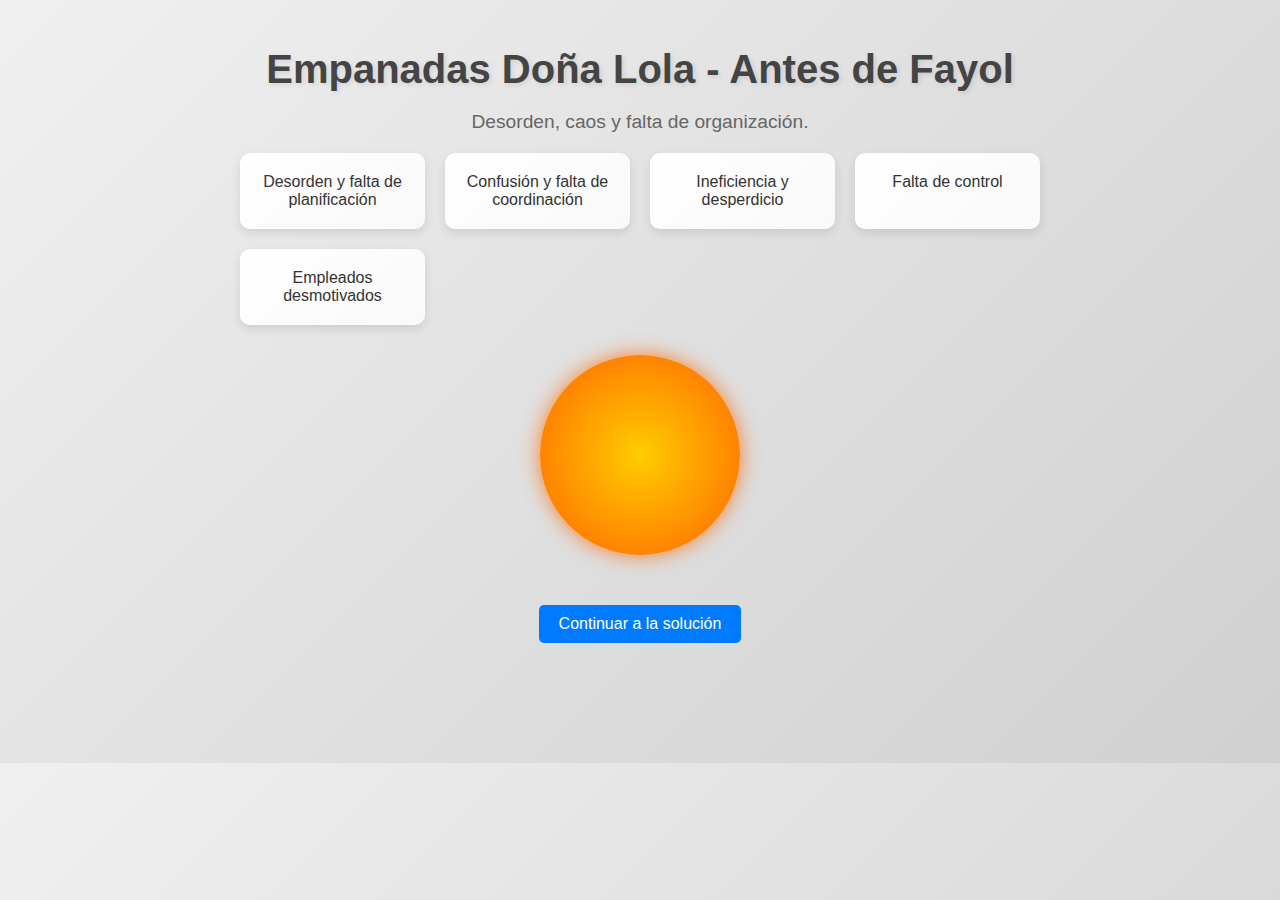
==== index.html @ 0a9e87a0 "Add files via upload" ====
<!DOCTYPE html>
<html lang="es">
<head>
  <meta charset="UTF-8">
  <meta name="viewport" content="width=device-width, initial-scale=1.0">
  <title>Antes de Fayol</title>
  <link rel="stylesheet" href="styles.css">
</head>
<body>
  <div class="container">
    <h1>Empanadas Doña Lola - Antes de Fayol</h1>
    <p>Desorden, caos y falta de organización.</p>
    <div class="grid">
      <div class="card" data-text="No había objetivos claros a largo plazo, ni planes definidos. La producción de empanadas dependía del 'sentir' de Doña Lola y de los pedidos del día. A menudo, faltaban ingredientes porque no se planificaban las compras con anticipación.">Desorden y falta de planificación</div>
      <div class="card" data-text="Los empleados recibían órdenes de Doña Lola y a veces de otros compañeros, generando confusión sobre quién debía hacer qué. Los cocineros, cajeros y repartidores trabajaban de forma aislada, sin mucha comunicación entre ellos. A veces, se preparaban demasiadas empanadas de un tipo y faltaban de otro.">Confusión y falta de coordinación</div>
      <div class="card" data-text="Debido a la falta de estandarización, cada cocinero preparaba las empanadas a su manera, variando el sabor y la calidad. Se desperdiciaban ingredientes por no controlar bien las cantidades y por falta de previsión. Los repartidores a veces se cruzaban en las rutas o iban a zonas donde no había pedidos.">Ineficiencia y desperdicio</div>
      <div class="card" data-text="Doña Lola no tenía tiempo para supervisar todo. No había un sistema para medir la productividad de los empleados ni para controlar los gastos. Las decisiones se tomaban sin información clara.">Falta de control</div>
      <div class="card" data-text="La falta de claridad en las funciones, la confusión de órdenes y la sensación de desorden generaban frustración y desmotivación entre los empleados. Algunos se sentían injustamente tratados porque no había reglas claras ni criterios objetivos.">Empleados desmotivados</div>
    </div>
    <div class="explosion" id="explosion">
      <p class="legend">Aplicar principios y funciones</p>
    </div>
    <button id="continueBtn">Continuar a la solución</button>
    <div id="infoPanel" class="info-panel"></div>
  </div>
  <script src="script.js"></script>
</body>
</html>
---- styles.css ----
/* Estilos generales */
body {
    margin: 0;
    font-family: Arial, sans-serif;
    background: linear-gradient(135deg, #f0f0f0, #e0e0e0, #d0d0d0);
    color: #333;
    text-align: center;
  }
  
  .container {
    padding: 20px;
    max-width: 800px;
    margin: 0 auto;
  }
  
  h1 {
    font-size: 2.5em;
    margin-bottom: 10px;
    color: #444;
    text-shadow: 2px 2px 5px rgba(0, 0, 0, 0.1);
  }
  
  p {
    font-size: 1.2em;
    margin-bottom: 20px;
    color: #666;
  }
  
  .grid {
    display: grid;
    grid-template-columns: repeat(auto-fit, minmax(150px, 1fr));
    gap: 20px;
    margin-bottom: 30px;
  }
  
  .card {
    background: linear-gradient(135deg, #fff, #f9f9f9);
    padding: 20px;
    border-radius: 10px;
    box-shadow: 0 4px 10px rgba(0, 0, 0, 0.1);
    transition: transform 0.3s ease, box-shadow 0.3s ease;
    cursor: pointer;
  }
  
  .card:hover {
    transform: scale(1.05);
    box-shadow: 0 6px 15px rgba(0, 0, 0, 0.2);
  }
  
  .explosion {
    position: relative;
    width: 200px;
    height: 200px;
    margin: 0 auto 30px;
    background: radial-gradient(circle, #ffcc00, #ff6600);
    border-radius: 50%;
    box-shadow: 0 0 20px rgba(255, 102, 0, 0.8);
    animation: pulse 1.5s infinite;
  }
  
  .explosion .legend {
    position: absolute;
    top: 50%;
    left: 50%;
    transform: translate(-50%, -50%);
    font-size: 1.5em;
    font-weight: bold;
    color: #fff;
    text-shadow: 2px 2px 5px rgba(0, 0, 0, 0.5);
    opacity: 0;
    transition: opacity 0.5s ease;
  }
  
  .explosion:hover .legend {
    opacity: 1;
  }
  
  button {
    padding: 10px 20px;
    font-size: 1em;
    color: #fff;
    background: #007bff;
    border: none;
    border-radius: 5px;
    cursor: pointer;
    transition: background 0.3s ease;
    margin-top: 20px;
  }
  
  button:hover {
    background: #0056b3;
  }
  
  #homeBtn {
    background: #28a745;
  }
  
  #homeBtn:hover {
    background: #1e7e34;
  }
  
  .info-panel {
    margin-top: 20px;
    padding: 15px;
    background: rgba(0, 0, 0, 0.8);
    color: #fff;
    border-radius: 5px;
    font-size: 1em;
    text-align: left;
    min-height: 50px;
    display: flex;
    align-items: center;
    justify-content: center;
    transition: all 0.3s ease;
  }
  
  .info-panel.empty {
    visibility: hidden;
    opacity: 0;
  }
  
  /* Animación de explosión */
  @keyframes pulse {
    0% {
      transform: scale(1);
      opacity: 1;
    }
    50% {
      transform: scale(1.2);
      opacity: 0.8;
    }
    100% {
      transform: scale(1);
      opacity: 1;
    }
  }
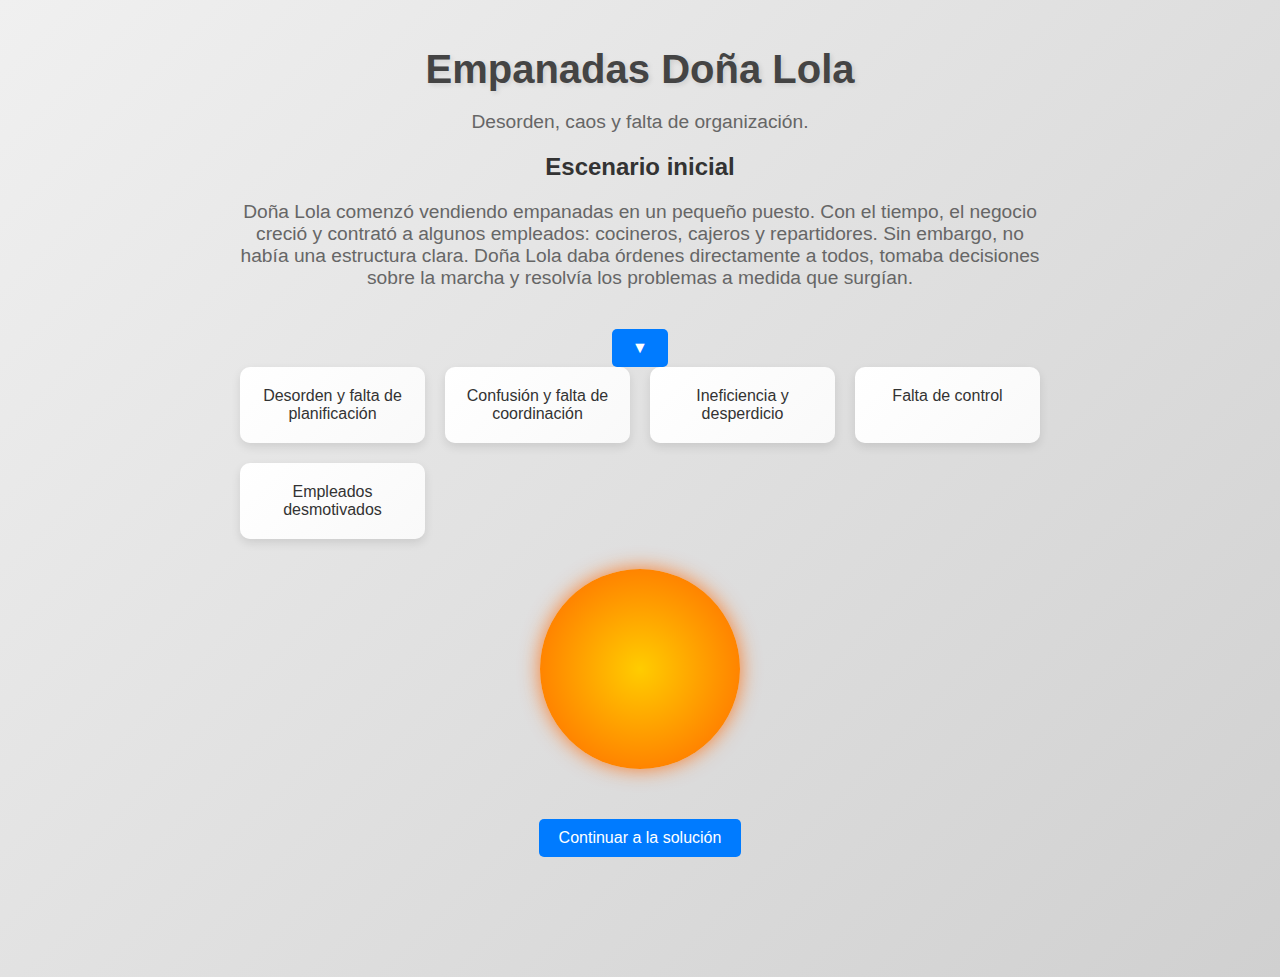
==== commit 8b306445: "Update index.html" ====
--- a/index.html
+++ b/index.html
@@ -3,13 +3,20 @@
 <head>
   <meta charset="UTF-8">
   <meta name="viewport" content="width=device-width, initial-scale=1.0">
-  <title>Antes de Fayol</title>
+  <title>Razones para graduarnos</title>
   <link rel="stylesheet" href="styles.css">
 </head>
 <body>
   <div class="container">
-    <h1>Empanadas Doña Lola - Antes de Fayol</h1>
+    <h1>Empanadas Doña Lola</h1>
     <p>Desorden, caos y falta de organización.</p>
+    <div class="main-card">
+      <h2 id="mainCardTitle">Escenario inicial</h2>
+      <div id="mainCardContent" class="hidden">
+        <p>Doña Lola comenzó vendiendo empanadas en un pequeño puesto. Con el tiempo, el negocio creció y contrató a algunos empleados: cocineros, cajeros y repartidores. Sin embargo, no había una estructura clara. Doña Lola daba órdenes directamente a todos, tomaba decisiones sobre la marcha y resolvía los problemas a medida que surgían.</p>
+      </div>
+      <button id="toggleBtn" class="toggle-btn">▼</button>
+    </div>
     <div class="grid">
       <div class="card" data-text="No había objetivos claros a largo plazo, ni planes definidos. La producción de empanadas dependía del 'sentir' de Doña Lola y de los pedidos del día. A menudo, faltaban ingredientes porque no se planificaban las compras con anticipación.">Desorden y falta de planificación</div>
       <div class="card" data-text="Los empleados recibían órdenes de Doña Lola y a veces de otros compañeros, generando confusión sobre quién debía hacer qué. Los cocineros, cajeros y repartidores trabajaban de forma aislada, sin mucha comunicación entre ellos. A veces, se preparaban demasiadas empanadas de un tipo y faltaban de otro.">Confusión y falta de coordinación</div>
@@ -18,11 +25,11 @@
       <div class="card" data-text="La falta de claridad en las funciones, la confusión de órdenes y la sensación de desorden generaban frustración y desmotivación entre los empleados. Algunos se sentían injustamente tratados porque no había reglas claras ni criterios objetivos.">Empleados desmotivados</div>
     </div>
     <div class="explosion" id="explosion">
-      <p class="legend">Aplicar principios y funciones</p>
+      <p class="legend">Aprender y aplicar ciencias de la Administración</p>
     </div>
     <button id="continueBtn">Continuar a la solución</button>
     <div id="infoPanel" class="info-panel"></div>
   </div>
   <script src="script.js"></script>
 </body>
-</html>+</html>
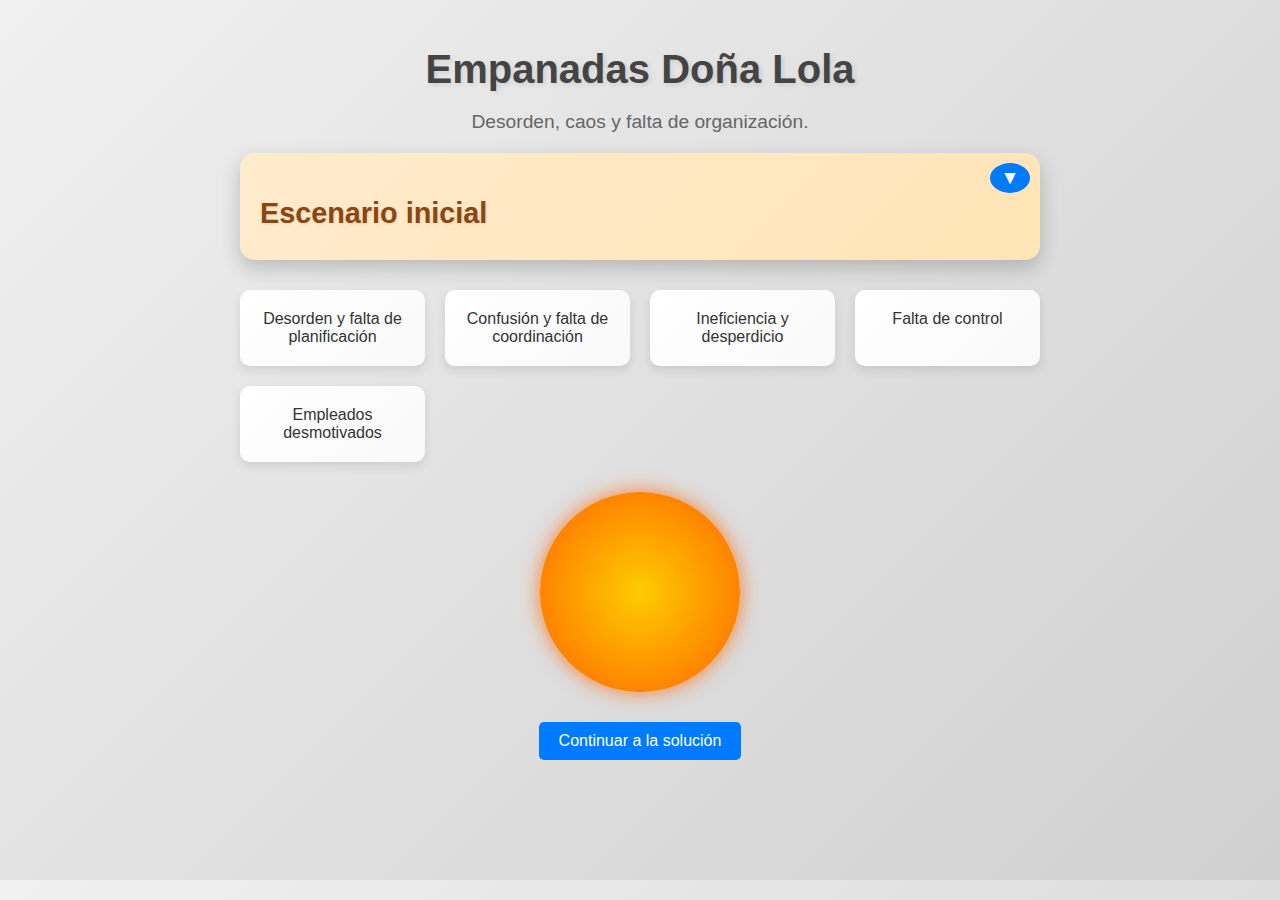
==== commit 3d6e4443: "Update index.html" ====
--- a/index.html
+++ b/index.html
@@ -1,11 +1,14 @@
 <!DOCTYPE html>
 <html lang="es">
+
 <head>
   <meta charset="UTF-8">
   <meta name="viewport" content="width=device-width, initial-scale=1.0">
   <title>Razones para graduarnos</title>
   <link rel="stylesheet" href="styles.css">
+  <link href="https://fonts.googleapis.com/css2?family=Roboto:wght@400;700&display=swap" rel="stylesheet">
 </head>
+
 <body>
   <div class="container">
     <h1>Empanadas Doña Lola</h1>
@@ -13,16 +16,29 @@
     <div class="main-card">
       <h2 id="mainCardTitle">Escenario inicial</h2>
       <div id="mainCardContent" class="hidden">
-        <p>Doña Lola comenzó vendiendo empanadas en un pequeño puesto. Con el tiempo, el negocio creció y contrató a algunos empleados: cocineros, cajeros y repartidores. Sin embargo, no había una estructura clara. Doña Lola daba órdenes directamente a todos, tomaba decisiones sobre la marcha y resolvía los problemas a medida que surgían.</p>
+        <p>Doña Lola comenzó vendiendo empanadas en un pequeño puesto. Con el tiempo, el negocio creció y contrató a
+          algunos empleados: cocineros, cajeros y repartidores. Sin embargo, no había una estructura clara. Doña Lola
+          daba órdenes directamente a todos, tomaba decisiones sobre la marcha y resolvía los problemas a medida que
+          surgían.</p>
       </div>
       <button id="toggleBtn" class="toggle-btn">▼</button>
     </div>
     <div class="grid">
-      <div class="card" data-text="No había objetivos claros a largo plazo, ni planes definidos. La producción de empanadas dependía del 'sentir' de Doña Lola y de los pedidos del día. A menudo, faltaban ingredientes porque no se planificaban las compras con anticipación.">Desorden y falta de planificación</div>
-      <div class="card" data-text="Los empleados recibían órdenes de Doña Lola y a veces de otros compañeros, generando confusión sobre quién debía hacer qué. Los cocineros, cajeros y repartidores trabajaban de forma aislada, sin mucha comunicación entre ellos. A veces, se preparaban demasiadas empanadas de un tipo y faltaban de otro.">Confusión y falta de coordinación</div>
-      <div class="card" data-text="Debido a la falta de estandarización, cada cocinero preparaba las empanadas a su manera, variando el sabor y la calidad. Se desperdiciaban ingredientes por no controlar bien las cantidades y por falta de previsión. Los repartidores a veces se cruzaban en las rutas o iban a zonas donde no había pedidos.">Ineficiencia y desperdicio</div>
-      <div class="card" data-text="Doña Lola no tenía tiempo para supervisar todo. No había un sistema para medir la productividad de los empleados ni para controlar los gastos. Las decisiones se tomaban sin información clara.">Falta de control</div>
-      <div class="card" data-text="La falta de claridad en las funciones, la confusión de órdenes y la sensación de desorden generaban frustración y desmotivación entre los empleados. Algunos se sentían injustamente tratados porque no había reglas claras ni criterios objetivos.">Empleados desmotivados</div>
+      <div class="card"
+        data-text="No había objetivos claros a largo plazo, ni planes definidos. La producción de empanadas dependía del 'sentir' de Doña Lola y de los pedidos del día. A menudo, faltaban ingredientes porque no se planificaban las compras con anticipación.">
+        Desorden y falta de planificación</div>
+      <div class="card"
+        data-text="Los empleados recibían órdenes de Doña Lola y a veces de otros compañeros, generando confusión sobre quién debía hacer qué. Los cocineros, cajeros y repartidores trabajaban de forma aislada, sin mucha comunicación entre ellos. A veces, se preparaban demasiadas empanadas de un tipo y faltaban de otro.">
+        Confusión y falta de coordinación</div>
+      <div class="card"
+        data-text="Debido a la falta de estandarización, cada cocinero preparaba las empanadas a su manera, variando el sabor y la calidad. Se desperdiciaban ingredientes por no controlar bien las cantidades y por falta de previsión. Los repartidores a veces se cruzaban en las rutas o iban a zonas donde no había pedidos.">
+        Ineficiencia y desperdicio</div>
+      <div class="card"
+        data-text="Doña Lola no tenía tiempo para supervisar todo. No había un sistema para medir la productividad de los empleados ni para controlar los gastos. Las decisiones se tomaban sin información clara.">
+        Falta de control</div>
+      <div class="card"
+        data-text="La falta de claridad en las funciones, la confusión de órdenes y la sensación de desorden generaban frustración y desmotivación entre los empleados. Algunos se sentían injustamente tratados porque no había reglas claras ni criterios objetivos.">
+        Empleados desmotivados</div>
     </div>
     <div class="explosion" id="explosion">
       <p class="legend">Aprender y aplicar ciencias de la Administración</p>
@@ -32,4 +48,5 @@
   </div>
   <script src="script.js"></script>
 </body>
+
 </html>
--- a/styles.css
+++ b/styles.css
@@ -1,136 +1,195 @@
 /* Estilos generales */
 body {
-    margin: 0;
-    font-family: Arial, sans-serif;
-    background: linear-gradient(135deg, #f0f0f0, #e0e0e0, #d0d0d0);
-    color: #333;
-    text-align: center;
-  }
-  
-  .container {
-    padding: 20px;
-    max-width: 800px;
-    margin: 0 auto;
-  }
-  
-  h1 {
-    font-size: 2.5em;
-    margin-bottom: 10px;
-    color: #444;
-    text-shadow: 2px 2px 5px rgba(0, 0, 0, 0.1);
-  }
-  
-  p {
-    font-size: 1.2em;
-    margin-bottom: 20px;
-    color: #666;
-  }
-  
-  .grid {
-    display: grid;
-    grid-template-columns: repeat(auto-fit, minmax(150px, 1fr));
-    gap: 20px;
-    margin-bottom: 30px;
-  }
-  
-  .card {
-    background: linear-gradient(135deg, #fff, #f9f9f9);
-    padding: 20px;
-    border-radius: 10px;
-    box-shadow: 0 4px 10px rgba(0, 0, 0, 0.1);
-    transition: transform 0.3s ease, box-shadow 0.3s ease;
-    cursor: pointer;
-  }
-  
-  .card:hover {
-    transform: scale(1.05);
-    box-shadow: 0 6px 15px rgba(0, 0, 0, 0.2);
-  }
-  
-  .explosion {
-    position: relative;
-    width: 200px;
-    height: 200px;
-    margin: 0 auto 30px;
-    background: radial-gradient(circle, #ffcc00, #ff6600);
-    border-radius: 50%;
-    box-shadow: 0 0 20px rgba(255, 102, 0, 0.8);
-    animation: pulse 1.5s infinite;
-  }
-  
-  .explosion .legend {
-    position: absolute;
-    top: 50%;
-    left: 50%;
-    transform: translate(-50%, -50%);
-    font-size: 1.5em;
-    font-weight: bold;
-    color: #fff;
-    text-shadow: 2px 2px 5px rgba(0, 0, 0, 0.5);
-    opacity: 0;
-    transition: opacity 0.5s ease;
-  }
-  
-  .explosion:hover .legend {
+  margin: 0;
+  font-family: Arial, sans-serif;
+  background: linear-gradient(135deg, #f0f0f0, #e0e0e0, #d0d0d0);
+  color: #333;
+  text-align: center;
+}
+
+.container {
+  padding: 20px;
+  max-width: 800px;
+  margin: 0 auto;
+}
+
+h1 {
+  font-size: 2.5em;
+  margin-bottom: 10px;
+  color: #444;
+  text-shadow: 2px 2px 5px rgba(0, 0, 0, 0.1);
+}
+
+p {
+  font-size: 1.2em;
+  margin-bottom: 20px;
+  color: #666;
+}
+
+.grid {
+  display: grid;
+  grid-template-columns: repeat(auto-fit, minmax(150px, 1fr));
+  gap: 20px;
+  margin-bottom: 30px;
+}
+
+.card {
+  background: linear-gradient(135deg, #fff, #f9f9f9);
+  padding: 20px;
+  border-radius: 10px;
+  box-shadow: 0 4px 10px rgba(0, 0, 0, 0.1);
+  transition: transform 0.3s ease, box-shadow 0.3s ease, border-bottom 0.3s ease;
+  cursor: pointer;
+  position: relative;
+  border-bottom: 0px solid transparent; /* Borde inicial invisible */
+}
+
+.card:hover {
+  transform: scale(1.05);
+  box-shadow: 0 6px 15px rgba(0, 0, 0, 0.2);
+}
+
+.card.active {
+  border-bottom: 10px solid #007bff; /* Borde azul grueso para tarjeta activa */
+}
+
+.hidden {
+  display: none;
+}
+
+.buttons-container {
+  display: flex;
+  justify-content: center;
+  gap: 10px;
+  margin-bottom: 20px;
+}
+
+button {
+  padding: 10px 20px;
+  font-size: 1em;
+  color: #fff;
+  background: #007bff;
+  border: none;
+  border-radius: 5px;
+  cursor: pointer;
+  transition: background 0.3s ease;
+}
+
+button:hover {
+  background: #0056b3;
+}
+
+.info-panel {
+  margin-top: 20px;
+  padding: 15px;
+  background: rgba(0, 0, 0, 0.8);
+  color: #fff;
+  border-radius: 5px;
+  font-size: 1em;
+  text-align: left;
+  min-height: 50px;
+  display: flex;
+  align-items: center;
+  justify-content: center;
+  transition: all 0.3s ease;
+}
+
+.info-panel.empty {
+  visibility: hidden;
+  opacity: 0;
+}
+
+/* Estilo de la tarjeta principal */
+.main-card {
+  background: linear-gradient(135deg, #ffebcd, #ffe4b5);
+  padding: 20px;
+  border-radius: 15px;
+  box-shadow: 0 8px 20px rgba(0, 0, 0, 0.2);
+  margin-bottom: 30px;
+  text-align: left;
+  position: relative;
+  overflow: hidden;
+}
+
+.main-card h2 {
+  font-size: 1.8em;
+  margin-bottom: 10px;
+  color: #8b4513;
+  text-shadow: 1px 1px 3px rgba(0, 0, 0, 0.1);
+  cursor: pointer;
+  display: flex;
+  align-items: center;
+}
+
+.main-card p {
+  font-size: 1.1em;
+  line-height: 1.6;
+  color: #555;
+}
+
+.toggle-btn {
+  position: absolute;
+  top: 10px;
+  right: 10px;
+  background: #007bff;
+  color: white;
+  border: none;
+  border-radius: 50%;
+  width: 30px;
+  height: 30px;
+  font-size: 1.2em;
+  cursor: pointer;
+  display: flex;
+  align-items: center;
+  justify-content: center;
+  transition: background 0.3s ease;
+}
+
+.toggle-btn:hover {
+  background: #0056b3;
+}
+
+/* Estilo de la explosión */
+.explosion {
+  position: relative;
+  width: 200px;
+  height: 200px;
+  margin: 0 auto 30px;
+  background: radial-gradient(circle, #ffcc00, #ff6600);
+  border-radius: 50%;
+  box-shadow: 0 0 20px rgba(255, 102, 0, 0.8);
+  animation: pulse 1.5s infinite;
+}
+
+.explosion .legend {
+  position: absolute;
+  top: 50%;
+  left: 50%;
+  transform: translate(-50%, -50%);
+  font-size: 1.5em;
+  font-weight: bold;
+  color: #fff;
+  text-shadow: 2px 2px 5px rgba(0, 0, 0, 0.5);
+  opacity: 0;
+  transition: opacity 0.5s ease;
+}
+
+.explosion:hover .legend {
+  opacity: 1;
+}
+
+/* Animación de explosión */
+@keyframes pulse {
+  0% {
+    transform: scale(1);
     opacity: 1;
   }
-  
-  button {
-    padding: 10px 20px;
-    font-size: 1em;
-    color: #fff;
-    background: #007bff;
-    border: none;
-    border-radius: 5px;
-    cursor: pointer;
-    transition: background 0.3s ease;
-    margin-top: 20px;
+  50% {
+    transform: scale(1.2);
+    opacity: 0.8;
   }
-  
-  button:hover {
-    background: #0056b3;
+  100% {
+    transform: scale(1);
+    opacity: 1;
   }
-  
-  #homeBtn {
-    background: #28a745;
-  }
-  
-  #homeBtn:hover {
-    background: #1e7e34;
-  }
-  
-  .info-panel {
-    margin-top: 20px;
-    padding: 15px;
-    background: rgba(0, 0, 0, 0.8);
-    color: #fff;
-    border-radius: 5px;
-    font-size: 1em;
-    text-align: left;
-    min-height: 50px;
-    display: flex;
-    align-items: center;
-    justify-content: center;
-    transition: all 0.3s ease;
-  }
-  
-  .info-panel.empty {
-    visibility: hidden;
-    opacity: 0;
-  }
-  
-  /* Animación de explosión */
-  @keyframes pulse {
-    0% {
-      transform: scale(1);
-      opacity: 1;
-    }
-    50% {
-      transform: scale(1.2);
-      opacity: 0.8;
-    }
-    100% {
-      transform: scale(1);
-      opacity: 1;
-    }
-  }+}
